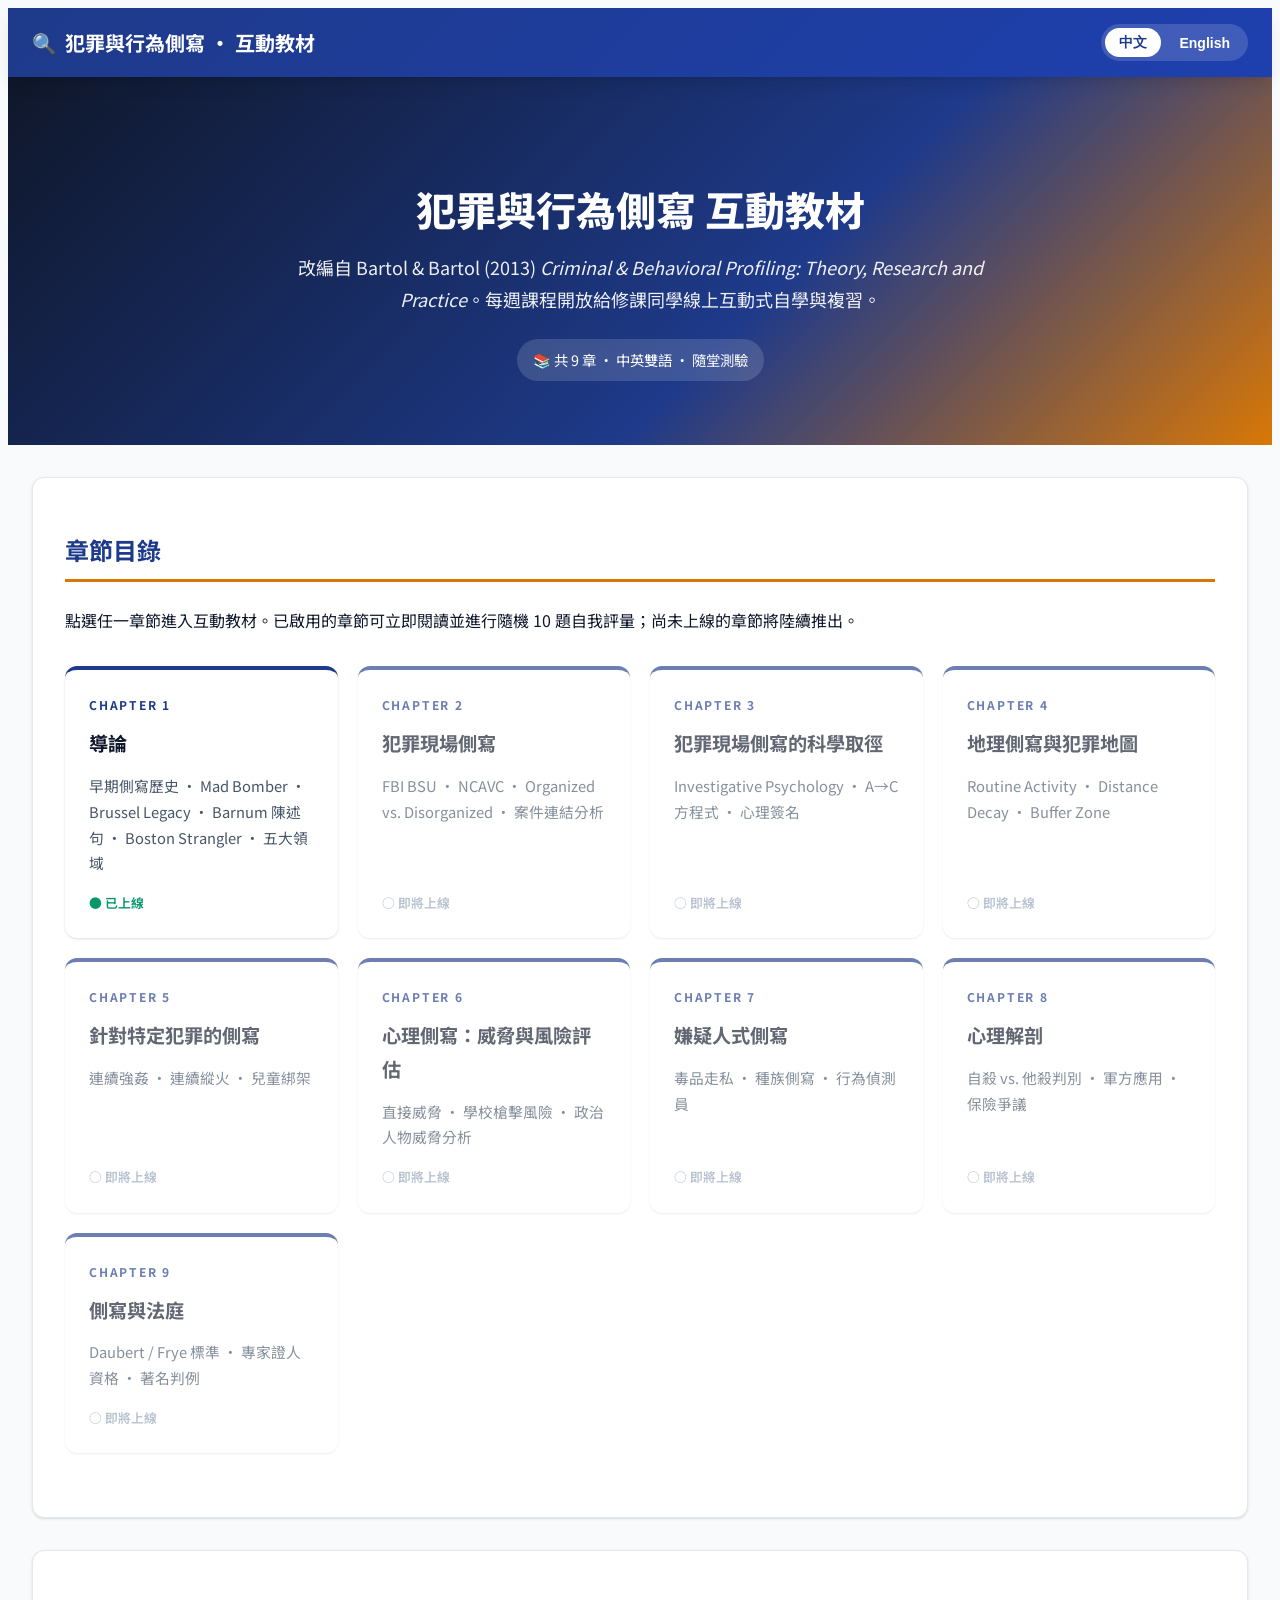
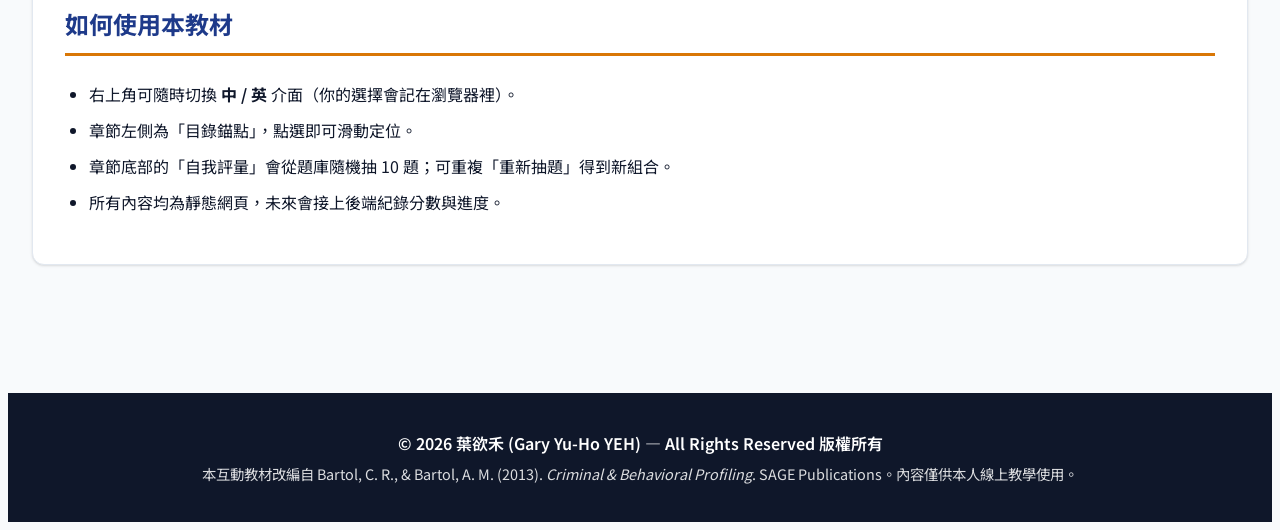
==== index.html @ 91e6913c "Chapter 1: Introduction — bilingual interactive textbook scaffold - Bilingual (zh-Hant / en) UI with" ====
<!DOCTYPE html>
<html lang="zh-Hant">
<head>
<meta charset="UTF-8">
<meta name="viewport" content="width=device-width, initial-scale=1">
<title>Criminal & Behavioral Profiling 互動教材 · 目錄首頁</title>
<meta name="description" content="《Criminal & Behavioral Profiling: Theory, Research and Practice》(Bartol & Bartol, 2013) 中英雙語互動教材，每週課程教學使用。">
<link rel="preconnect" href="https://fonts.googleapis.com">
<link rel="preconnect" href="https://fonts.gstatic.com" crossorigin>
<link href="https://fonts.googleapis.com/css2?family=Noto+Sans+TC:wght@400;500;600;700;800&family=Noto+Sans:wght@400;500;600;700&display=swap" rel="stylesheet">
<link rel="stylesheet" href="assets/css/style.css">
<style>
  .toc-hero {
    background: linear-gradient(135deg, #0f172a 0%, #1e3a8a 60%, #d97706 100%);
    color: white;
    padding: 4rem 0;
    text-align: center;
  }
  .toc-hero h1 { font-size: 2.5rem; font-weight: 800; margin-bottom: .5rem; }
  .toc-hero p.lead { font-size: 1.125rem; opacity: .92; max-width: 720px; margin: 0 auto 1.5rem; }
  .toc-hero .meta {
    display: inline-block;
    padding: .5rem 1rem;
    background: rgba(255,255,255,.15);
    border-radius: 9999px;
    font-size: .9rem;
    backdrop-filter: blur(4px);
  }
  .chapter-grid {
    display: grid;
    grid-template-columns: repeat(auto-fit, minmax(260px, 1fr));
    gap: 1.25rem;
    margin: 2rem 0;
  }
  .chapter-card {
    background: white;
    border-radius: .75rem;
    padding: 1.5rem;
    box-shadow: var(--shadow);
    border-top: 4px solid var(--primary);
    transition: transform .2s, box-shadow .2s;
    text-decoration: none;
    color: inherit;
    display: flex;
    flex-direction: column;
    gap: .5rem;
  }
  .chapter-card:hover { transform: translateY(-4px); box-shadow: var(--shadow-lg); }
  .chapter-card .ch-num {
    display: inline-block;
    font-size: .75rem;
    color: var(--primary);
    font-weight: 700;
    letter-spacing: .15em;
    margin-bottom: .25rem;
  }
  .chapter-card h3 { color: var(--text-main); font-size: 1.2rem; font-weight: 700; margin: 0; }
  .chapter-card p { color: var(--text-soft); font-size: .92rem; margin: .25rem 0 0; }
  .chapter-card .status {
    margin-top: auto;
    padding-top: .5rem;
    font-size: .8rem;
    font-weight: 600;
  }
  .status-ready { color: #059669; }
  .status-soon { color: #94a3b8; }
  .chapter-card.coming-soon { opacity: .65; cursor: default; pointer-events: auto; }
</style>
</head>
<body class="lang-zh">

<header class="site-header">
  <div class="container">
    <a href="index.html" class="site-title">
      <span>🔍</span>
      <span class="lang-zh-only">犯罪與行為側寫 · 互動教材</span>
      <span class="lang-en-only">Criminal & Behavioral Profiling · Interactive</span>
    </a>
    <div class="lang-toggle" role="group" aria-label="Language switcher">
      <button data-lang="zh" class="active">中文</button>
      <button data-lang="en">English</button>
    </div>
  </div>
</header>

<section class="toc-hero">
  <div class="container">
    <div class="lang-zh-only">
      <h1>犯罪與行為側寫 互動教材</h1>
      <p class="lead">改編自 Bartol &amp; Bartol (2013) <em>Criminal &amp; Behavioral Profiling: Theory, Research and Practice</em>。每週課程開放給修課同學線上互動式自學與複習。</p>
      <span class="meta">📚 共 9 章 · 中英雙語 · 隨堂測驗</span>
    </div>
    <div class="lang-en-only">
      <h1>Criminal &amp; Behavioral Profiling — Interactive Textbook</h1>
      <p class="lead">Adapted from Bartol &amp; Bartol (2013) <em>Criminal &amp; Behavioral Profiling: Theory, Research and Practice</em>. A weekly companion for enrolled students — interactive, bilingual, with self-quizzes.</p>
      <span class="meta">📚 9 Chapters · Bilingual · Built-in Quizzes</span>
    </div>
  </div>
</section>

<main class="container" style="padding-top:2rem;padding-bottom:3rem">
  <section class="section-card">
    <div class="lang-zh-only">
      <h2>章節目錄</h2>
      <p>點選任一章節進入互動教材。已啟用的章節可立即閱讀並進行隨機 10 題自我評量；尚未上線的章節將陸續推出。</p>
    </div>
    <div class="lang-en-only">
      <h2>Table of Contents</h2>
      <p>Click any active chapter to enter the interactive material with a randomized 10-question quiz. Remaining chapters will be released on a rolling basis.</p>
    </div>

    <div class="chapter-grid">
      <a href="chapters/chapter1.html" class="chapter-card">
        <span class="ch-num">CHAPTER 1</span>
        <h3><span class="lang-zh-only">導論</span><span class="lang-en-only">Introduction</span></h3>
        <p><span class="lang-zh-only">早期側寫歷史 · Mad Bomber · Brussel Legacy · Barnum 陳述句 · Boston Strangler · 五大領域</span><span class="lang-en-only">Early history · Mad Bomber · Brussel Legacy · Barnum statements · Boston Strangler · Five areas</span></p>
        <span class="status status-ready">● <span class="lang-zh-only">已上線</span><span class="lang-en-only">Available</span></span>
      </a>

      <div class="chapter-card coming-soon">
        <span class="ch-num">CHAPTER 2</span>
        <h3><span class="lang-zh-only">犯罪現場側寫</span><span class="lang-en-only">Crime Scene Profiling</span></h3>
        <p><span class="lang-zh-only">FBI BSU · NCAVC · Organized vs. Disorganized · 案件連結分析</span><span class="lang-en-only">FBI BSU · NCAVC · Organized vs. Disorganized · Linkage analysis</span></p>
        <span class="status status-soon">○ <span class="lang-zh-only">即將上線</span><span class="lang-en-only">Coming soon</span></span>
      </div>

      <div class="chapter-card coming-soon">
        <span class="ch-num">CHAPTER 3</span>
        <h3><span class="lang-zh-only">犯罪現場側寫的科學取徑</span><span class="lang-en-only">Scientific Approaches</span></h3>
        <p><span class="lang-zh-only">Investigative Psychology · A→C 方程式 · 心理簽名</span><span class="lang-en-only">Investigative Psychology · A→C equation · Psychological signatures</span></p>
        <span class="status status-soon">○ <span class="lang-zh-only">即將上線</span><span class="lang-en-only">Coming soon</span></span>
      </div>

      <div class="chapter-card coming-soon">
        <span class="ch-num">CHAPTER 4</span>
        <h3><span class="lang-zh-only">地理側寫與犯罪地圖</span><span class="lang-en-only">Geographic Profiling & Mapping</span></h3>
        <p><span class="lang-zh-only">Routine Activity · Distance Decay · Buffer Zone</span><span class="lang-en-only">Routine Activity · Distance Decay · Buffer Zone</span></p>
        <span class="status status-soon">○ <span class="lang-zh-only">即將上線</span><span class="lang-en-only">Coming soon</span></span>
      </div>

      <div class="chapter-card coming-soon">
        <span class="ch-num">CHAPTER 5</span>
        <h3><span class="lang-zh-only">針對特定犯罪的側寫</span><span class="lang-en-only">Profiling Applied to Specific Crimes</span></h3>
        <p><span class="lang-zh-only">連續強姦 · 連續縱火 · 兒童綁架</span><span class="lang-en-only">Serial rape · Serial arson · Child abduction</span></p>
        <span class="status status-soon">○ <span class="lang-zh-only">即將上線</span><span class="lang-en-only">Coming soon</span></span>
      </div>

      <div class="chapter-card coming-soon">
        <span class="ch-num">CHAPTER 6</span>
        <h3><span class="lang-zh-only">心理側寫：威脅與風險評估</span><span class="lang-en-only">Psychological Profiling: Threat & Risk</span></h3>
        <p><span class="lang-zh-only">直接威脅 · 學校槍擊風險 · 政治人物威脅分析</span><span class="lang-en-only">Direct threats · School shooting risk · Threats to public figures</span></p>
        <span class="status status-soon">○ <span class="lang-zh-only">即將上線</span><span class="lang-en-only">Coming soon</span></span>
      </div>

      <div class="chapter-card coming-soon">
        <span class="ch-num">CHAPTER 7</span>
        <h3><span class="lang-zh-only">嫌疑人式側寫</span><span class="lang-en-only">Suspect-Based Profiling</span></h3>
        <p><span class="lang-zh-only">毒品走私 · 種族側寫 · 行為偵測員</span><span class="lang-en-only">Drug courier · Racial profiling · Behavioral Detection Officers</span></p>
        <span class="status status-soon">○ <span class="lang-zh-only">即將上線</span><span class="lang-en-only">Coming soon</span></span>
      </div>

      <div class="chapter-card coming-soon">
        <span class="ch-num">CHAPTER 8</span>
        <h3><span class="lang-zh-only">心理解剖</span><span class="lang-en-only">Psychological Autopsy</span></h3>
        <p><span class="lang-zh-only">自殺 vs. 他殺判別 · 軍方應用 · 保險爭議</span><span class="lang-en-only">Suicide vs. homicide · Military applications · Insurance disputes</span></p>
        <span class="status status-soon">○ <span class="lang-zh-only">即將上線</span><span class="lang-en-only">Coming soon</span></span>
      </div>

      <div class="chapter-card coming-soon">
        <span class="ch-num">CHAPTER 9</span>
        <h3><span class="lang-zh-only">側寫與法庭</span><span class="lang-en-only">Profiling in Court</span></h3>
        <p><span class="lang-zh-only">Daubert / Frye 標準 · 專家證人資格 · 著名判例</span><span class="lang-en-only">Daubert / Frye standards · Expert witness · Landmark rulings</span></p>
        <span class="status status-soon">○ <span class="lang-zh-only">即將上線</span><span class="lang-en-only">Coming soon</span></span>
      </div>
    </div>
  </section>

  <section class="section-card">
    <div class="lang-zh-only">
      <h2>如何使用本教材</h2>
      <ul>
        <li>右上角可隨時切換 <strong>中 / 英</strong> 介面（你的選擇會記在瀏覽器裡）。</li>
        <li>章節左側為「目錄錨點」，點選即可滑動定位。</li>
        <li>章節底部的「自我評量」會從題庫隨機抽 10 題；可重複「重新抽題」得到新組合。</li>
        <li>所有內容均為靜態網頁，未來會接上後端紀錄分數與進度。</li>
      </ul>
    </div>
    <div class="lang-en-only">
      <h2>How to Use</h2>
      <ul>
        <li>Toggle <strong>中 / English</strong> anytime in the top-right (your choice persists in the browser).</li>
        <li>Each chapter has an anchored sidebar for quick navigation.</li>
        <li>The chapter quiz draws 10 random questions from a bank — "Reshuffle" for a fresh set.</li>
        <li>The site is currently static; backend hooks for storing scores and progress are planned.</li>
      </ul>
    </div>
  </section>
</main>

<footer class="site-footer">
  <div class="container">
    <p class="copyright">© 2026 葉欲禾 (Gary Yu-Ho YEH) — All Rights Reserved 版權所有</p>
    <p>
      <span class="lang-zh-only">本互動教材改編自 Bartol, C. R., &amp; Bartol, A. M. (2013). <em>Criminal &amp; Behavioral Profiling</em>. SAGE Publications。內容僅供本人線上教學使用。</span>
      <span class="lang-en-only">Adapted for instructional use from Bartol, C. R., &amp; Bartol, A. M. (2013). <em>Criminal &amp; Behavioral Profiling</em>. SAGE Publications. For non-commercial classroom use only.</span>
    </p>
  </div>
</footer>

<script src="assets/js/common.js"></script>
</body>
</html>
---- assets/css/style.css ----
/* =========================================================
   Criminal & Behavioral Profiling 互動教材 — 共用樣式
   © 葉欲禾 (Gary Yu-Ho YEH)
   ========================================================= */

:root {
  --primary: #1e3a8a;
  --primary-light: #3b82f6;
  --accent: #d97706;
  --accent-light: #fbbf24;
  --danger: #b91c1c;
  --success: #059669;
  --bg-page: #f8fafc;
  --bg-card: #ffffff;
  --text-main: #0f172a;
  --text-soft: #475569;
  --border: #e2e8f0;
  --shadow: 0 1px 3px 0 rgb(0 0 0 / 0.1), 0 1px 2px -1px rgb(0 0 0 / 0.1);
  --shadow-lg: 0 10px 15px -3px rgb(0 0 0 / 0.1), 0 4px 6px -4px rgb(0 0 0 / 0.1);
}

html { scroll-behavior: smooth; }

body {
  font-family: "Noto Sans TC", "Noto Sans", -apple-system, BlinkMacSystemFont,
    "Segoe UI", Roboto, "Helvetica Neue", Arial, sans-serif;
  color: var(--text-main);
  background: var(--bg-page);
  line-height: 1.75;
}

/* ===== Language Toggle Logic ===== */
.lang-zh .lang-en-only { display: none !important; }
.lang-en .lang-zh-only { display: none !important; }

/* ===== Section Styling ===== */
.section-card {
  background: var(--bg-card);
  border-radius: 0.75rem;
  box-shadow: var(--shadow);
  padding: 2rem;
  margin-bottom: 2rem;
  border: 1px solid var(--border);
}

.section-card h2 {
  color: var(--primary);
  border-bottom: 3px solid var(--accent);
  padding-bottom: 0.5rem;
  margin-bottom: 1.5rem;
  font-weight: 700;
}

.section-card h3 {
  color: var(--primary);
  margin-top: 1.75rem;
  margin-bottom: 0.75rem;
  font-weight: 600;
}

.section-card h4 {
  color: var(--accent);
  margin-top: 1.25rem;
  margin-bottom: 0.5rem;
  font-weight: 600;
}

.section-card p { margin-bottom: 1rem; color: var(--text-main); }
.section-card ul, .section-card ol { margin-bottom: 1rem; padding-left: 1.5rem; }
.section-card li { margin-bottom: 0.5rem; }

/* ===== Focus Box (Case Study / Concept) ===== */
.focus-box {
  background: linear-gradient(135deg, #fef3c7 0%, #fed7aa 100%);
  border-left: 5px solid var(--accent);
  border-radius: 0.5rem;
  padding: 1.5rem;
  margin: 1.5rem 0;
  box-shadow: var(--shadow);
}

.focus-box .focus-label {
  display: inline-block;
  background: var(--accent);
  color: white;
  padding: 0.25rem 0.75rem;
  border-radius: 9999px;
  font-size: 0.875rem;
  font-weight: 600;
  margin-bottom: 0.75rem;
}

.focus-box h4 { color: #92400e; margin-top: 0; }

/* ===== Concept Card (Key Term Highlight) ===== */
.concept-card {
  background: #eff6ff;
  border-left: 4px solid var(--primary-light);
  padding: 1rem 1.25rem;
  margin: 1rem 0;
  border-radius: 0.375rem;
}

.concept-card .concept-term {
  font-weight: 700;
  color: var(--primary);
  font-size: 1.05rem;
}

/* ===== Definition / Vocabulary ===== */
.vocab-block {
  display: inline-block;
  background: #ddd6fe;
  color: #5b21b6;
  padding: 0.125rem 0.5rem;
  border-radius: 0.25rem;
  font-weight: 600;
}

/* ===== Timeline ===== */
.timeline {
  position: relative;
  padding-left: 2.5rem;
  margin: 2rem 0;
}

.timeline::before {
  content: "";
  position: absolute;
  left: 0.75rem;
  top: 0;
  bottom: 0;
  width: 3px;
  background: linear-gradient(to bottom, var(--primary), var(--accent));
  border-radius: 1.5px;
}

.timeline-item {
  position: relative;
  margin-bottom: 2rem;
  padding-left: 1.5rem;
}

.timeline-item::before {
  content: "";
  position: absolute;
  left: -2.15rem;
  top: 0.35rem;
  width: 1.25rem;
  height: 1.25rem;
  border-radius: 50%;
  background: var(--bg-card);
  border: 4px solid var(--primary);
  box-shadow: var(--shadow);
}

.timeline-item .year {
  display: inline-block;
  background: var(--primary);
  color: white;
  padding: 0.25rem 0.75rem;
  border-radius: 9999px;
  font-weight: 700;
  margin-bottom: 0.5rem;
  font-size: 0.875rem;
}

.timeline-item h4 {
  margin-top: 0.25rem;
  margin-bottom: 0.5rem;
  color: var(--text-main);
  font-size: 1.125rem;
  font-weight: 600;
}

.timeline-item p { margin-bottom: 0; color: var(--text-soft); font-size: 0.95rem; }

/* ===== Comparison Table ===== */
.compare-table {
  width: 100%;
  border-collapse: collapse;
  margin: 1.5rem 0;
  background: var(--bg-card);
  box-shadow: var(--shadow);
  border-radius: 0.5rem;
  overflow: hidden;
}

.compare-table th {
  background: var(--primary);
  color: white;
  padding: 0.75rem 1rem;
  text-align: left;
  font-weight: 600;
}

.compare-table td {
  padding: 0.75rem 1rem;
  border-bottom: 1px solid var(--border);
  vertical-align: top;
}

.compare-table tr:last-child td { border-bottom: none; }
.compare-table tr:hover { background: #f8fafc; }

/* ===== Five Areas Mind Map ===== */
.area-grid {
  display: grid;
  grid-template-columns: repeat(auto-fit, minmax(240px, 1fr));
  gap: 1.25rem;
  margin: 1.5rem 0;
}

.area-card {
  background: var(--bg-card);
  border-radius: 0.75rem;
  padding: 1.25rem;
  border-top: 4px solid var(--primary-light);
  box-shadow: var(--shadow);
  transition: transform 0.2s, box-shadow 0.2s;
  cursor: pointer;
}

.area-card:hover {
  transform: translateY(-4px);
  box-shadow: var(--shadow-lg);
}

.area-card .area-icon {
  width: 3rem;
  height: 3rem;
  display: flex;
  align-items: center;
  justify-content: center;
  background: var(--primary);
  color: white;
  border-radius: 0.5rem;
  margin-bottom: 0.75rem;
  font-size: 1.5rem;
  font-weight: 700;
}

.area-card.area-1 { border-top-color: #dc2626; }
.area-card.area-1 .area-icon { background: #dc2626; }
.area-card.area-2 { border-top-color: #d97706; }
.area-card.area-2 .area-icon { background: #d97706; }
.area-card.area-3 { border-top-color: #059669; }
.area-card.area-3 .area-icon { background: #059669; }
.area-card.area-4 { border-top-color: #2563eb; }
.area-card.area-4 .area-icon { background: #2563eb; }
.area-card.area-5 { border-top-color: #7c3aed; }
.area-card.area-5 .area-icon { background: #7c3aed; }

.area-card h4 { margin-top: 0; margin-bottom: 0.5rem; }
.area-card p { font-size: 0.92rem; color: var(--text-soft); margin-bottom: 0; }

/* ===== Interactive: Barnum Demo ===== */
.barnum-demo {
  background: #faf5ff;
  border: 2px dashed #a78bfa;
  border-radius: 0.5rem;
  padding: 1.25rem;
  margin: 1.5rem 0;
}

.barnum-demo h4 { color: #5b21b6; margin-top: 0; }

.barnum-list label {
  display: flex;
  align-items: flex-start;
  gap: 0.5rem;
  padding: 0.5rem;
  border-radius: 0.25rem;
  cursor: pointer;
  transition: background 0.15s;
}

.barnum-list label:hover { background: #f3e8ff; }
.barnum-list input { margin-top: 0.4rem; flex-shrink: 0; }

.barnum-result {
  margin-top: 1rem;
  padding: 0.75rem 1rem;
  background: white;
  border-radius: 0.375rem;
  font-weight: 500;
  display: none;
}

.barnum-result.visible { display: block; }

/* ===== Brussel Profile Comparison ===== */
.profile-compare {
  display: grid;
  grid-template-columns: 1fr 1fr;
  gap: 1rem;
  margin: 1.5rem 0;
}

@media (max-width: 640px) {
  .profile-compare { grid-template-columns: 1fr; }
}

.profile-col {
  background: var(--bg-card);
  border-radius: 0.5rem;
  padding: 1rem;
  box-shadow: var(--shadow);
}

.profile-col.predicted { border-top: 4px solid #2563eb; }
.profile-col.actual { border-top: 4px solid #059669; }
.profile-col h5 { margin-top: 0; font-weight: 700; }
.profile-col.predicted h5 { color: #2563eb; }
.profile-col.actual h5 { color: #059669; }
.profile-col ul { list-style: none; padding-left: 0; }
.profile-col li {
  padding: 0.4rem 0;
  border-bottom: 1px solid #f1f5f9;
  font-size: 0.95rem;
}
.profile-col li:last-child { border-bottom: none; }
.profile-col li .match-yes { color: #059669; font-weight: 700; margin-right: 0.4rem; }
.profile-col li .match-no { color: #dc2626; font-weight: 700; margin-right: 0.4rem; }
.profile-col li .match-partial { color: #d97706; font-weight: 700; margin-right: 0.4rem; }

/* ===== Hindsight Bias Visual ===== */
.bias-diagram {
  background: #fef2f2;
  border: 2px solid #fecaca;
  border-radius: 0.5rem;
  padding: 1.25rem;
  margin: 1.5rem 0;
}

.bias-flow {
  display: grid;
  grid-template-columns: 1fr auto 1fr auto 1fr;
  gap: 0.75rem;
  align-items: center;
  margin-top: 1rem;
}

.bias-step {
  background: white;
  padding: 0.75rem;
  border-radius: 0.375rem;
  text-align: center;
  box-shadow: var(--shadow);
  font-size: 0.9rem;
}

.bias-arrow { font-size: 1.5rem; color: var(--danger); font-weight: 700; }

@media (max-width: 720px) {
  .bias-flow { grid-template-columns: 1fr; }
  .bias-arrow { transform: rotate(90deg); }
}

/* ===== Quiz ===== */
.quiz-container {
  background: var(--bg-card);
  border-radius: 0.75rem;
  padding: 2rem;
  box-shadow: var(--shadow);
  margin: 2rem 0;
}

.quiz-question {
  margin-bottom: 1.5rem;
  padding-bottom: 1.5rem;
  border-bottom: 1px solid var(--border);
}

.quiz-question:last-child { border-bottom: none; }

.quiz-q-text {
  font-weight: 600;
  margin-bottom: 0.75rem;
  color: var(--text-main);
}

.quiz-q-text .q-number {
  display: inline-block;
  background: var(--primary);
  color: white;
  width: 1.75rem;
  height: 1.75rem;
  border-radius: 50%;
  text-align: center;
  line-height: 1.75rem;
  font-size: 0.875rem;
  margin-right: 0.5rem;
  font-weight: 700;
}

.quiz-options { display: flex; flex-direction: column; gap: 0.5rem; }

.quiz-option {
  display: flex;
  align-items: flex-start;
  gap: 0.5rem;
  padding: 0.75rem 1rem;
  background: #f8fafc;
  border-radius: 0.5rem;
  cursor: pointer;
  border: 2px solid transparent;
  transition: all 0.15s;
}

.quiz-option:hover { background: #eff6ff; border-color: var(--primary-light); }
.quiz-option input { margin-top: 0.25rem; flex-shrink: 0; }
.quiz-option.correct-answer {
  background: #d1fae5;
  border-color: #059669;
}
.quiz-option.wrong-answer {
  background: #fee2e2;
  border-color: #dc2626;
}

.quiz-explanation {
  margin-top: 0.75rem;
  padding: 0.75rem 1rem;
  background: #f0f9ff;
  border-left: 4px solid var(--primary-light);
  border-radius: 0.25rem;
  display: none;
  font-size: 0.92rem;
}

.quiz-explanation.visible { display: block; }
.quiz-explanation strong { color: var(--primary); }

.quiz-actions {
  display: flex;
  flex-wrap: wrap;
  gap: 0.75rem;
  margin-top: 1.5rem;
}

.btn {
  padding: 0.6rem 1.25rem;
  border-radius: 0.5rem;
  font-weight: 600;
  cursor: pointer;
  border: none;
  transition: all 0.15s;
  font-size: 0.95rem;
}

.btn-primary { background: var(--primary); color: white; }
.btn-primary:hover { background: var(--primary-light); }
.btn-secondary { background: #e2e8f0; color: var(--text-main); }
.btn-secondary:hover { background: #cbd5e1; }
.btn-accent { background: var(--accent); color: white; }
.btn-accent:hover { background: var(--accent-light); }

.quiz-score {
  margin-top: 1.5rem;
  padding: 1.25rem;
  background: linear-gradient(135deg, var(--primary) 0%, var(--primary-light) 100%);
  color: white;
  border-radius: 0.5rem;
  text-align: center;
  display: none;
}

.quiz-score.visible { display: block; }

.quiz-score .score-num {
  font-size: 3rem;
  font-weight: 800;
  margin: 0.5rem 0;
  display: block;
}

.quiz-score .score-detail { font-size: 1rem; opacity: 0.95; }

/* ===== Header & Nav ===== */
.site-header {
  background: linear-gradient(135deg, var(--primary) 0%, #1e40af 100%);
  color: white;
  padding: 1rem 0;
  box-shadow: var(--shadow-lg);
  position: sticky;
  top: 0;
  z-index: 50;
}

.site-header .container {
  display: flex;
  justify-content: space-between;
  align-items: center;
  flex-wrap: wrap;
  gap: 1rem;
}

.site-title {
  font-weight: 700;
  font-size: 1.25rem;
  color: white;
  text-decoration: none;
  display: flex;
  align-items: center;
  gap: 0.5rem;
}

.site-title:hover { color: var(--accent-light); }

.lang-toggle {
  display: inline-flex;
  background: rgba(255, 255, 255, 0.15);
  border-radius: 9999px;
  padding: 0.25rem;
  gap: 0.25rem;
}

.lang-toggle button {
  padding: 0.35rem 0.875rem;
  background: transparent;
  color: white;
  border: none;
  border-radius: 9999px;
  cursor: pointer;
  font-weight: 600;
  font-size: 0.875rem;
  transition: all 0.15s;
}

.lang-toggle button.active {
  background: white;
  color: var(--primary);
}

/* ===== Chapter Hero ===== */
.chapter-hero {
  background: linear-gradient(135deg, #1e3a8a 0%, #1e40af 50%, #d97706 100%);
  color: white;
  padding: 3rem 0;
  text-align: center;
  margin-bottom: 2rem;
}

.chapter-hero h1 {
  font-size: 2.5rem;
  font-weight: 800;
  margin-bottom: 0.5rem;
}

.chapter-hero .subtitle {
  font-size: 1.125rem;
  opacity: 0.95;
  max-width: 720px;
  margin: 0 auto;
}

/* ===== TOC / Sidebar ===== */
.chapter-toc {
  position: sticky;
  top: 5rem;
  background: var(--bg-card);
  border-radius: 0.75rem;
  padding: 1.25rem;
  box-shadow: var(--shadow);
  max-height: calc(100vh - 6rem);
  overflow-y: auto;
}

.chapter-toc h4 {
  margin-top: 0;
  margin-bottom: 0.75rem;
  color: var(--primary);
  font-weight: 700;
}

.chapter-toc ol {
  list-style: none;
  padding-left: 0;
  margin: 0;
  counter-reset: toc;
}

.chapter-toc li {
  counter-increment: toc;
  margin-bottom: 0.4rem;
  font-size: 0.9rem;
}

.chapter-toc li::before {
  content: counter(toc) ". ";
  color: var(--accent);
  font-weight: 700;
}

.chapter-toc a {
  color: var(--text-soft);
  text-decoration: none;
}

.chapter-toc a:hover { color: var(--primary); text-decoration: underline; }

/* ===== Layout ===== */
.chapter-layout {
  display: grid;
  grid-template-columns: 260px 1fr;
  gap: 2rem;
  max-width: 1280px;
  margin: 0 auto;
  padding: 0 1.5rem 3rem;
}

@media (max-width: 960px) {
  .chapter-layout { grid-template-columns: 1fr; }
  .chapter-toc { position: static; max-height: none; }
}

/* ===== Footer ===== */
.site-footer {
  background: var(--text-main);
  color: white;
  padding: 2rem 0;
  text-align: center;
  margin-top: 3rem;
}

.site-footer p { margin: 0.25rem 0; font-size: 0.9rem; opacity: 0.85; }
.site-footer .copyright {
  font-weight: 600;
  font-size: 1rem;
  opacity: 1;
}

.site-footer a { color: var(--accent-light); text-decoration: none; }
.site-footer a:hover { text-decoration: underline; }

/* ===== Misc ===== */
.container { max-width: 1280px; margin: 0 auto; padding: 0 1.5rem; }

.callout {
  background: #f0f9ff;
  border-left: 4px solid var(--primary-light);
  padding: 1rem 1.25rem;
  border-radius: 0.375rem;
  margin: 1rem 0;
}

.callout-warn {
  background: #fef2f2;
  border-left-color: var(--danger);
}

.callout-tip {
  background: #ecfdf5;
  border-left-color: var(--success);
}

blockquote {
  border-left: 5px solid var(--accent);
  background: #fffbeb;
  padding: 1rem 1.25rem;
  margin: 1.25rem 0;
  border-radius: 0.25rem;
  color: var(--text-soft);
  font-style: italic;
}

.tag {
  display: inline-block;
  padding: 0.2rem 0.6rem;
  border-radius: 9999px;
  font-size: 0.75rem;
  font-weight: 600;
  margin-right: 0.4rem;
}
.tag-blue { background: #dbeafe; color: #1e40af; }
.tag-red { background: #fee2e2; color: #991b1b; }
.tag-amber { background: #fef3c7; color: #92400e; }
.tag-green { background: #d1fae5; color: #065f46; }
.tag-purple { background: #ede9fe; color: #5b21b6; }
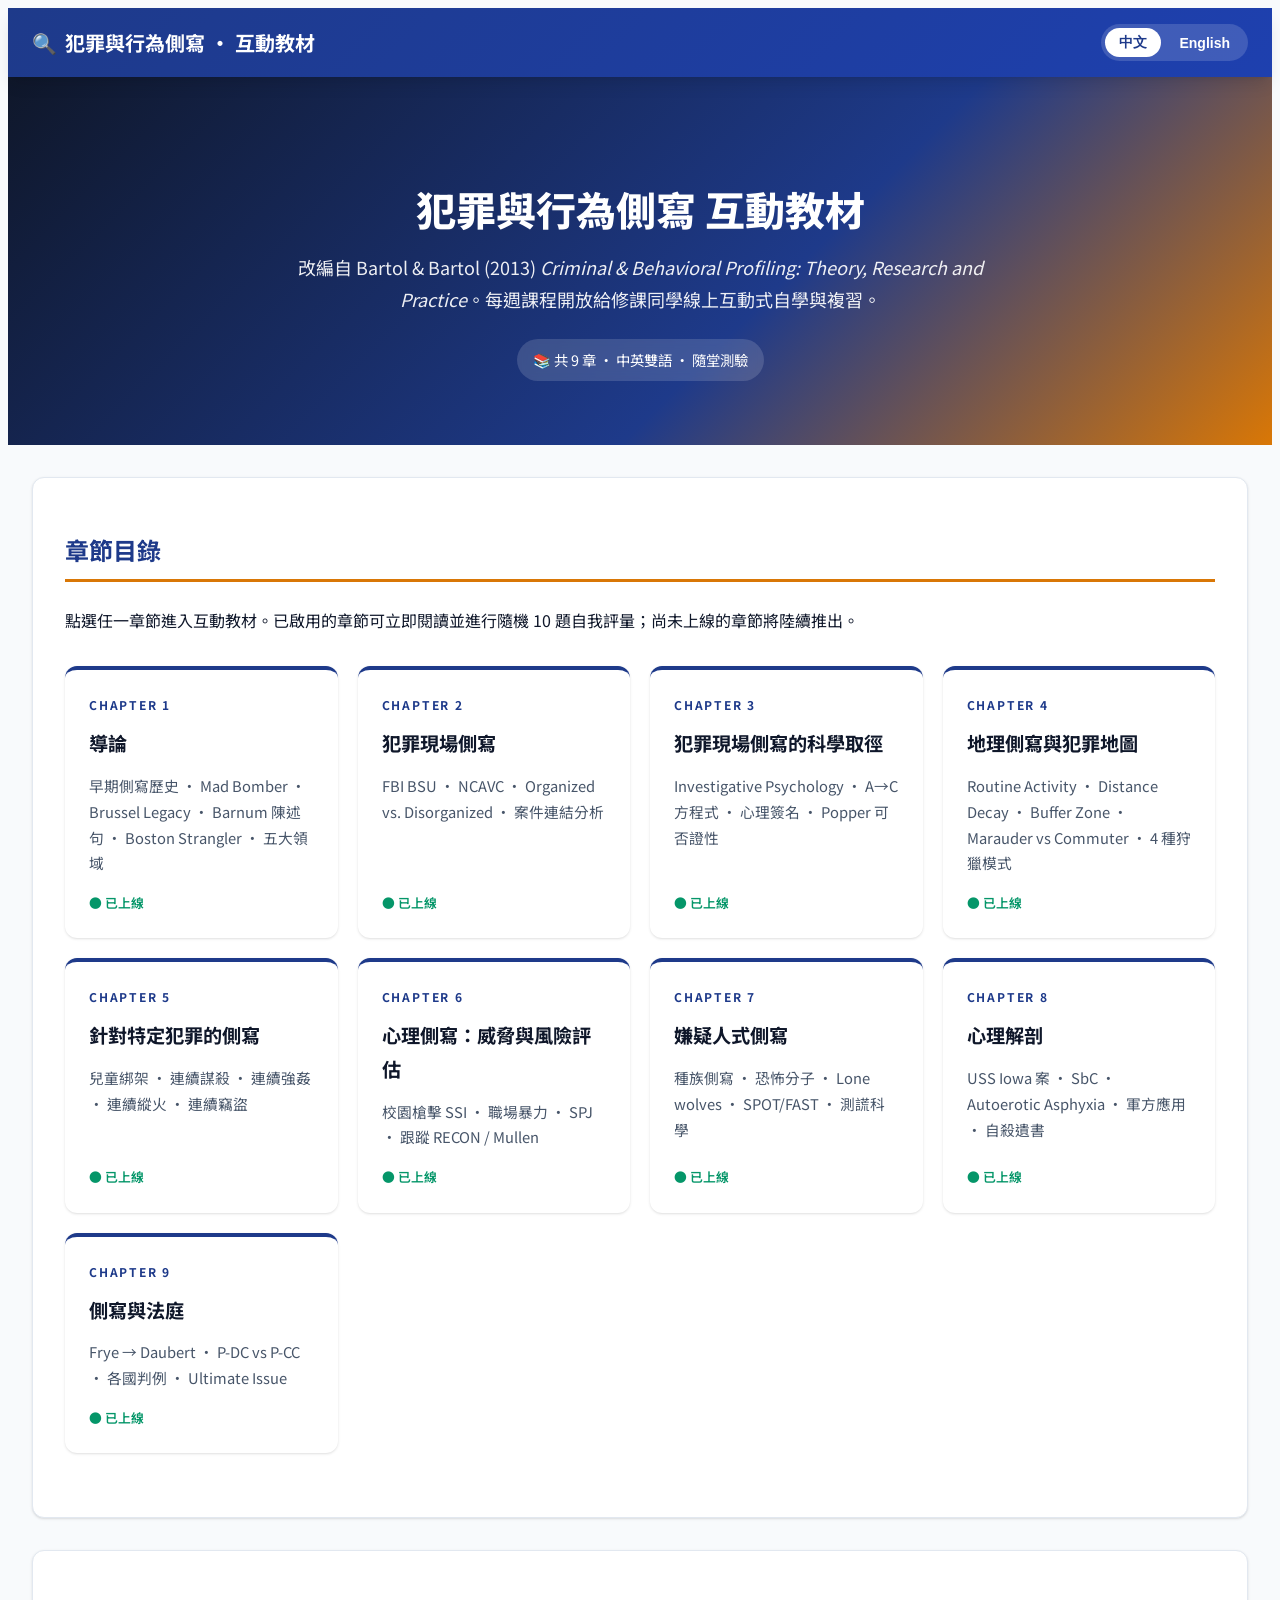
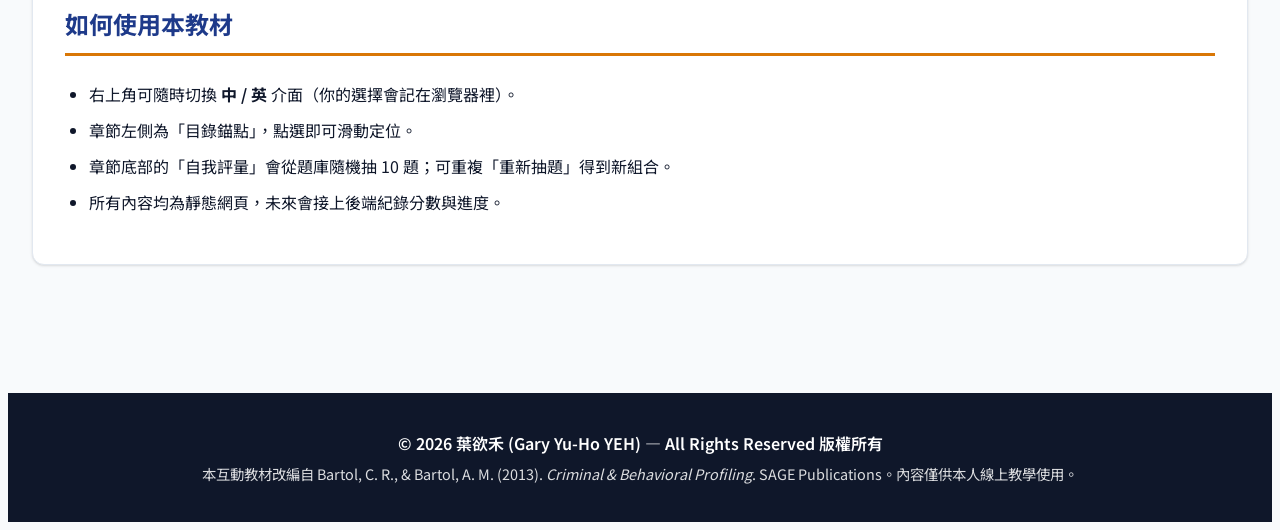
==== commit 98882a49: "Chapters 2–9: complete bilingual interactive textbook All 9 chapters of Bartol & Bartol (2013) Crimi" ====
--- a/index.html
+++ b/index.html
@@ -117,61 +117,61 @@
         <span class="status status-ready">● <span class="lang-zh-only">已上線</span><span class="lang-en-only">Available</span></span>
       </a>
 
-      <div class="chapter-card coming-soon">
+      <a href="chapters/chapter2.html" class="chapter-card">
         <span class="ch-num">CHAPTER 2</span>
         <h3><span class="lang-zh-only">犯罪現場側寫</span><span class="lang-en-only">Crime Scene Profiling</span></h3>
         <p><span class="lang-zh-only">FBI BSU · NCAVC · Organized vs. Disorganized · 案件連結分析</span><span class="lang-en-only">FBI BSU · NCAVC · Organized vs. Disorganized · Linkage analysis</span></p>
-        <span class="status status-soon">○ <span class="lang-zh-only">即將上線</span><span class="lang-en-only">Coming soon</span></span>
-      </div>
-
-      <div class="chapter-card coming-soon">
+        <span class="status status-ready">● <span class="lang-zh-only">已上線</span><span class="lang-en-only">Available</span></span>
+      </a>
+
+      <a href="chapters/chapter3.html" class="chapter-card">
         <span class="ch-num">CHAPTER 3</span>
         <h3><span class="lang-zh-only">犯罪現場側寫的科學取徑</span><span class="lang-en-only">Scientific Approaches</span></h3>
-        <p><span class="lang-zh-only">Investigative Psychology · A→C 方程式 · 心理簽名</span><span class="lang-en-only">Investigative Psychology · A→C equation · Psychological signatures</span></p>
-        <span class="status status-soon">○ <span class="lang-zh-only">即將上線</span><span class="lang-en-only">Coming soon</span></span>
-      </div>
-
-      <div class="chapter-card coming-soon">
+        <p><span class="lang-zh-only">Investigative Psychology · A→C 方程式 · 心理簽名 · Popper 可否證性</span><span class="lang-en-only">Investigative Psychology · A→C equation · Psychological signatures · Popper falsifiability</span></p>
+        <span class="status status-ready">● <span class="lang-zh-only">已上線</span><span class="lang-en-only">Available</span></span>
+      </a>
+
+      <a href="chapters/chapter4.html" class="chapter-card">
         <span class="ch-num">CHAPTER 4</span>
         <h3><span class="lang-zh-only">地理側寫與犯罪地圖</span><span class="lang-en-only">Geographic Profiling & Mapping</span></h3>
-        <p><span class="lang-zh-only">Routine Activity · Distance Decay · Buffer Zone</span><span class="lang-en-only">Routine Activity · Distance Decay · Buffer Zone</span></p>
-        <span class="status status-soon">○ <span class="lang-zh-only">即將上線</span><span class="lang-en-only">Coming soon</span></span>
-      </div>
-
-      <div class="chapter-card coming-soon">
+        <p><span class="lang-zh-only">Routine Activity · Distance Decay · Buffer Zone · Marauder vs Commuter · 4 種狩獵模式</span><span class="lang-en-only">Routine Activity · Distance Decay · Buffer Zone · Marauder vs Commuter · 4 hunting patterns</span></p>
+        <span class="status status-ready">● <span class="lang-zh-only">已上線</span><span class="lang-en-only">Available</span></span>
+      </a>
+
+      <a href="chapters/chapter5.html" class="chapter-card">
         <span class="ch-num">CHAPTER 5</span>
         <h3><span class="lang-zh-only">針對特定犯罪的側寫</span><span class="lang-en-only">Profiling Applied to Specific Crimes</span></h3>
-        <p><span class="lang-zh-only">連續強姦 · 連續縱火 · 兒童綁架</span><span class="lang-en-only">Serial rape · Serial arson · Child abduction</span></p>
-        <span class="status status-soon">○ <span class="lang-zh-only">即將上線</span><span class="lang-en-only">Coming soon</span></span>
-      </div>
-
-      <div class="chapter-card coming-soon">
+        <p><span class="lang-zh-only">兒童綁架 · 連續謀殺 · 連續強姦 · 連續縱火 · 連續竊盜</span><span class="lang-en-only">Child abduction · Serial murder · Serial rape · Serial arson · Serial burglary</span></p>
+        <span class="status status-ready">● <span class="lang-zh-only">已上線</span><span class="lang-en-only">Available</span></span>
+      </a>
+
+      <a href="chapters/chapter6.html" class="chapter-card">
         <span class="ch-num">CHAPTER 6</span>
         <h3><span class="lang-zh-only">心理側寫：威脅與風險評估</span><span class="lang-en-only">Psychological Profiling: Threat & Risk</span></h3>
-        <p><span class="lang-zh-only">直接威脅 · 學校槍擊風險 · 政治人物威脅分析</span><span class="lang-en-only">Direct threats · School shooting risk · Threats to public figures</span></p>
-        <span class="status status-soon">○ <span class="lang-zh-only">即將上線</span><span class="lang-en-only">Coming soon</span></span>
-      </div>
-
-      <div class="chapter-card coming-soon">
+        <p><span class="lang-zh-only">校園槍擊 SSI · 職場暴力 · SPJ · 跟蹤 RECON / Mullen</span><span class="lang-en-only">SSI school shootings · Workplace violence · SPJ · Stalking RECON / Mullen</span></p>
+        <span class="status status-ready">● <span class="lang-zh-only">已上線</span><span class="lang-en-only">Available</span></span>
+      </a>
+
+      <a href="chapters/chapter7.html" class="chapter-card">
         <span class="ch-num">CHAPTER 7</span>
         <h3><span class="lang-zh-only">嫌疑人式側寫</span><span class="lang-en-only">Suspect-Based Profiling</span></h3>
-        <p><span class="lang-zh-only">毒品走私 · 種族側寫 · 行為偵測員</span><span class="lang-en-only">Drug courier · Racial profiling · Behavioral Detection Officers</span></p>
-        <span class="status status-soon">○ <span class="lang-zh-only">即將上線</span><span class="lang-en-only">Coming soon</span></span>
-      </div>
-
-      <div class="chapter-card coming-soon">
+        <p><span class="lang-zh-only">種族側寫 · 恐怖分子 · Lone wolves · SPOT/FAST · 測謊科學</span><span class="lang-en-only">Racial profiling · Terrorists · Lone wolves · SPOT/FAST · Deception detection</span></p>
+        <span class="status status-ready">● <span class="lang-zh-only">已上線</span><span class="lang-en-only">Available</span></span>
+      </a>
+
+      <a href="chapters/chapter8.html" class="chapter-card">
         <span class="ch-num">CHAPTER 8</span>
         <h3><span class="lang-zh-only">心理解剖</span><span class="lang-en-only">Psychological Autopsy</span></h3>
-        <p><span class="lang-zh-only">自殺 vs. 他殺判別 · 軍方應用 · 保險爭議</span><span class="lang-en-only">Suicide vs. homicide · Military applications · Insurance disputes</span></p>
-        <span class="status status-soon">○ <span class="lang-zh-only">即將上線</span><span class="lang-en-only">Coming soon</span></span>
-      </div>
-
-      <div class="chapter-card coming-soon">
+        <p><span class="lang-zh-only">USS Iowa 案 · SbC · Autoerotic Asphyxia · 軍方應用 · 自殺遺書</span><span class="lang-en-only">USS Iowa · SbC · Autoerotic Asphyxia · Military use · Suicide notes</span></p>
+        <span class="status status-ready">● <span class="lang-zh-only">已上線</span><span class="lang-en-only">Available</span></span>
+      </a>
+
+      <a href="chapters/chapter9.html" class="chapter-card">
         <span class="ch-num">CHAPTER 9</span>
         <h3><span class="lang-zh-only">側寫與法庭</span><span class="lang-en-only">Profiling in Court</span></h3>
-        <p><span class="lang-zh-only">Daubert / Frye 標準 · 專家證人資格 · 著名判例</span><span class="lang-en-only">Daubert / Frye standards · Expert witness · Landmark rulings</span></p>
-        <span class="status status-soon">○ <span class="lang-zh-only">即將上線</span><span class="lang-en-only">Coming soon</span></span>
-      </div>
+        <p><span class="lang-zh-only">Frye → Daubert · P-DC vs P-CC · 各國判例 · Ultimate Issue</span><span class="lang-en-only">Frye → Daubert · P-DC vs P-CC · Country comparison · Ultimate Issue</span></p>
+        <span class="status status-ready">● <span class="lang-zh-only">已上線</span><span class="lang-en-only">Available</span></span>
+      </a>
     </div>
   </section>
 
